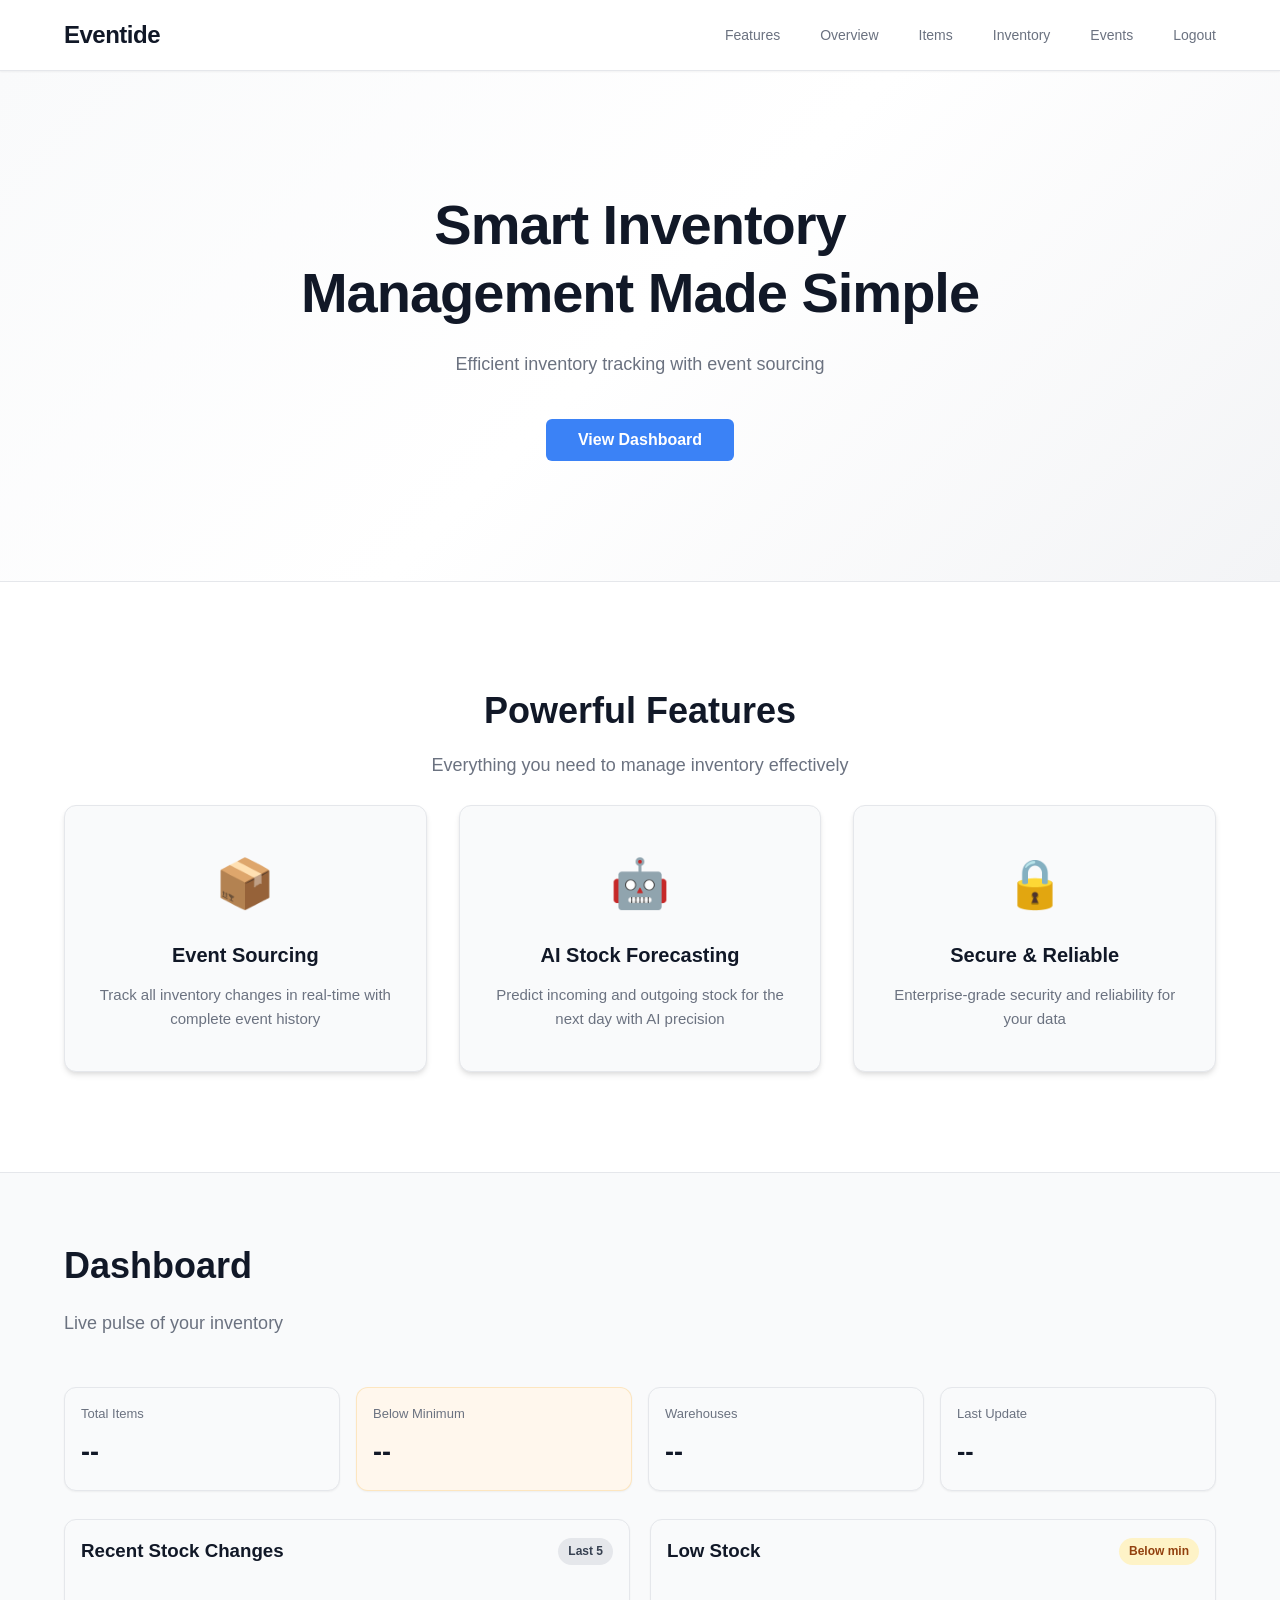
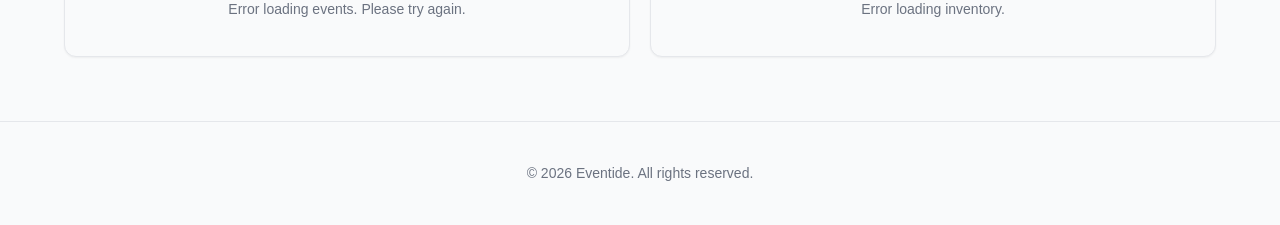
==== static/index.html @ fd018a63 "feat: creted items view" ====
<!DOCTYPE html>
<html lang="en">
<head>
    <meta charset="UTF-8">
    <meta name="viewport" content="width=device-width, initial-scale=1.0">
    <title>Eventide - Intelligent Inventory Management</title>
    <link rel="stylesheet" href="style.css">
</head>
<body>
    <!-- Navigation -->
    <nav class="navbar">
        <div class="container nav-container">
            <a href="/"><div class="logo">Eventide</div></a>
            <ul class="nav-links">
                <li><a href="#features">Features</a></li>
                <li><a href="#dashboard">Overview</a></li>
                <li><a href="/items/">Items</a></li>
                <li><a href="/inventory/">Inventory</a></li>
                <li><a href="/events/">Events</a></li>
                <li><a href="/logout">Logout</a></li>
            </ul>
        </div>
    </nav>

    <main class="page-content">
        <!-- Hero Section -->
        <section class="hero">
            <div class="container">
                <div class="hero-content">
                    <h1>Smart Inventory Management Made Simple</h1>
                    <p class="subtitle">Efficient inventory tracking with event sourcing</p>
                    <button class="cta-btn primary" onclick="scrollToSection('dashboard')">View Dashboard</button>
                </div>
            </div>
        </section>

        <!-- Features Section -->
        <section id="features" class="features">
            <div class="container">
                <h2>Powerful Features</h2>
                <p class="section-subtitle">Everything you need to manage inventory effectively</p>
                <div class="features-grid">
                    <div class="feature-card">
                        <div class="feature-icon">📦</div>
                        <h3>Event Sourcing</h3>
                        <p>Track all inventory changes in real-time with complete event history</p>
                    </div>
                    <div class="feature-card">
                        <div class="feature-icon">🤖</div>
                        <h3>AI Stock Forecasting</h3>
                        <p>Predict incoming and outgoing stock for the next day with AI precision</p>
                    </div>
                    <div class="feature-card">

                        <div class="feature-icon">🔒</div>
                        <h3>Secure & Reliable</h3>
                        <p>Enterprise-grade security and reliability for your data</p>
                    </div>
                </div>
            </div>
        </section>

        <!-- Dashboard Section -->
        <section id="dashboard" class="dashboard-section">
            <div class="container">
                <div class="dashboard-header">
                    <div>
                        <h2>Dashboard</h2>
                        <p class="section-subtitle">Live pulse of your inventory</p>
                    </div>
                </div>

                <div class="cards-grid">
                    <div class="stat-card">
                        <div class="stat-label">Total Items</div>
                        <div class="stat-value" id="stat-total-items">--</div>
                    </div>
                    <div class="stat-card warning">
                        <div class="stat-label">Below Minimum</div>
                        <div class="stat-value" id="stat-below-min">--</div>
                    </div>
                    <div class="stat-card">
                        <div class="stat-label">Warehouses</div>
                        <div class="stat-value" id="stat-warehouses">--</div>
                    </div>
                    <div class="stat-card">
                        <div class="stat-label">Last Update</div>
                        <div class="stat-value dashboard-date" id="stat-last-update">--</div>
                    </div>
                </div>

                <div class="dashboard-split">
                    <div class="panel">
                        <div class="panel-header">
                            <h3>Recent Stock Changes</h3>
                            <span class="pill">Last 5</span>
                        </div>
                        <div id="recent-events" class="events-container">
                            <p class="loading">Loading recent activity...</p>
                        </div>
                    </div>

                    <div class="panel">
                        <div class="panel-header">
                            <h3>Low Stock</h3>
                            <span class="pill warning">Below min</span>
                        </div>
                        <div id="low-stock" class="low-stock-list">
                            <p class="loading">Loading low stock...</p>
                        </div>
                    </div>
                </div>
            </div>
        </section>
    </main>

    <!-- Footer -->
    <footer class="footer">
        <div class="container">
            <p>&copy; 2026 Eventide. All rights reserved.</p>
        </div>
    </footer>

    <script src="script.js"></script>
</body>
</html>
---- static/style.css ----
* {
    margin: 0;
    padding: 0;
    box-sizing: border-box;
}

:root {
    --primary: #3b82f6;
    --primary-light: #60a5fa;
    --primary-dark: #1e40af;
    --secondary: #10b981;
    --secondary-dark: #047857;
    --warning: #f59e0b;
    --accent: #8b5cf6;
    --bg-dark: #ffffff;
    --bg-secondary: #f9fafb;
    --bg-tertiary: #f3f4f6;
    --text-dark: #111827;
    --text-secondary: #6b7280;
    --text-light: #9ca3af;
    --border: #e5e7eb;
    --shadow-sm: 0 1px 2px 0 rgba(0, 0, 0, 0.05);
    --shadow: 0 4px 6px -1px rgba(0, 0, 0, 0.1), 0 2px 4px -1px rgba(0, 0, 0, 0.06);
    --shadow-lg: 0 10px 15px -3px rgba(0, 0, 0, 0.1), 0 4px 6px -2px rgba(0, 0, 0, 0.05);
}

html {
    scroll-behavior: smooth;
}

body {
    font-family: -apple-system, BlinkMacSystemFont, 'Segoe UI', 'Helvetica Neue', sans-serif;
    line-height: 1.6;
    color: var(--text-dark);
    background: var(--bg-dark);
    min-height: 100vh;
    display: flex;
    flex-direction: column;
}

a {
    text-decoration: none;
}

.page-content {
    flex: 1;
    display: flex;
    flex-direction: column;
}

.container {
    max-width: 1200px;
    margin: 0 auto;
    padding: 0 24px;
}

.nav-container {
    display: flex;
    justify-content: space-between;
    align-items: center;
}

/* Navbar */
.navbar {
    background: var(--bg-dark);
    border-bottom: 1px solid var(--border);
    position: sticky;
    top: 0;
    z-index: 100;
    box-shadow: var(--shadow-sm);
    backdrop-filter: blur(10px);
}

.navbar .container {
    display: flex;
    justify-content: space-between;
    align-items: center;
    padding: 16px 24px;
}

.logo {
    font-size: 24px;
    font-weight: 700;
    color: var(--text-dark);
    letter-spacing: -0.5px;
}

.nav-links {
    display: flex;
    list-style: none;
    gap: 40px;
}

.nav-links a {
    color: var(--text-secondary);
    font-weight: 500;
    transition: color 0.3s ease;
    font-size: 14px;
}

.nav-links a:hover {
    color: var(--primary);
}

/* Hero Section */
.hero {
    background: linear-gradient(135deg, #f9fafb 0%, #ffffff 50%, #f3f4f6 100%);
    color: var(--text-dark);
    padding: 120px 24px;
    text-align: center;
    border-bottom: 1px solid var(--border);
}

.hero-content {
    max-width: 720px;
    margin: 0 auto;
}

.hero h1 {
    font-size: 56px;
    margin-bottom: 24px;
    font-weight: 700;
    line-height: 1.2;
    color: var(--text-dark);
    letter-spacing: -1px;
}

.hero .subtitle {
    font-size: 18px;
    margin-bottom: 40px;
    color: var(--text-secondary);
    font-weight: 400;
}

.cta-btn {
    border: none;
    padding: 12px 32px;
    font-size: 16px;
    border-radius: 6px;
    cursor: pointer;
    transition: all 0.3s ease;
    font-weight: 600;
    display: inline-block;
}

.cta-btn.primary {
    background: var(--primary);
    color: white;
}

.cta-btn.primary:hover {
    background: var(--primary-dark);
    transform: translateY(-2px);
    box-shadow: var(--shadow-lg);
}

.cta-btn:hover {
    background: var(--secondary);
    transform: translateY(-2px);
    box-shadow: 0 8px 12px rgba(251, 191, 36, 0.3);
}

/* Features Section */
.features {
    padding: 100px 24px;
    background: var(--bg-dark);
}

.features h2 {
    font-size: 36px;
    text-align: center;
    margin-bottom: 12px;
    color: var(--text-dark);
    font-weight: 700;
}

.section-subtitle {
    text-align: center;
    color: var(--text-secondary);
    font-size: 18px;
    margin-bottom: 25px;
    font-weight: 400;
}

.features-grid {
    display: grid;
    grid-template-columns: repeat(auto-fit, minmax(280px, 1fr));
    gap: 32px;
}

.feature-card {
    background: var(--bg-secondary);
    padding: 40px 32px;
    border-radius: 12px;
    text-align: center;
    box-shadow: var(--shadow);
    transition: all 0.3s ease;
    border: 1px solid var(--border);
}

.feature-card:hover {
    transform: translateY(-8px);
    box-shadow: var(--shadow-lg);
    border-color: var(--primary);
}

.feature-icon {
    font-size: 48px;
    margin-bottom: 16px;
}

.feature-card h3 {
    font-size: 20px;
    margin-bottom: 12px;
    color: var(--text-dark);
    font-weight: 700;
}

/* Dashboard */
.dashboard-header {
    display: flex;
    align-items: center;
    justify-content: start;
    margin-bottom: 24px;
}

.dashboard-date {
    font-size: 25px !important;
}

.cards-grid {
    display: grid;
    grid-template-columns: repeat(auto-fit, minmax(180px, 1fr));
    gap: 16px;
    margin-bottom: 28px;
}

.stat-card {
    padding: 16px;
    border: 1px solid var(--border);
    border-radius: 12px;
    background: var(--bg-secondary);
    box-shadow: var(--shadow-sm);
}

.stat-card.warning {
    border-color: #f59e0b33;
    background: #fff7ed;
}

.stat-label {
    color: var(--text-secondary);
    font-size: 13px;
    margin-bottom: 6px;
}

.stat-value {
    font-size: 27px;
    font-weight: 800;
    color: var(--text-dark);
}

.dashboard-split {
    display: grid;
    grid-template-columns: repeat(auto-fit, minmax(320px, 1fr));
    gap: 20px;
    align-items: stretch;
}

.dashboard-split .panel {
    height: 100%;
}

.cards-grid .stat-card {
    height: 100%;
}

.panel {
    border: 1px solid var(--border);
    border-radius: 12px;
    background: var(--bg-secondary);
    padding: 16px;
    box-shadow: var(--shadow-sm);
}

.panel-header {
    display: flex;
    align-items: center;
    justify-content: space-between;
    margin-bottom: 12px;
}

.pill {
    display: inline-block;
    padding: 4px 10px;
    border-radius: 999px;
    font-size: 12px;
    font-weight: 700;
    background: #e5e7eb;
    color: #374151;
}

.pill.warning {
    background: #fef3c7;
    color: #92400e;
}

.pill.danger {
    background: #fee2e2;
    color: #991b1b;
}

/* Events list */
.events-container {
    display: flex;
    flex-direction: column;
    gap: 12px;
}

.event-row {
    display: flex;
    align-items: center;
    justify-content: space-between;
    padding: 14px 16px;
    border: 1px solid var(--border);
    border-radius: 10px;
    background: var(--bg-secondary);
    box-shadow: var(--shadow-sm);
}

.event-icon {
    width: 32px;
    height: 32px;
    border-radius: 8px;
    display: grid;
    place-items: center;
    font-size: 16px;
    font-weight: 700;
    margin-right: 12px;
}

.event-details {
    flex: 1;
}

.event-title {
    font-weight: 700;
    color: var(--text-dark);
}

.event-meta {
    color: var(--text-secondary);
    font-size: 13px;
}

.event-qty {
    font-weight: 800;
    font-size: 18px;
}

.event-in .event-icon {
    background: #e0ecff;
    color: var(--secondary-dark);
}

.event-in .event-qty {
    color: var(--secondary-dark);
}

.event-out .event-icon {
    background: #ffe7e7;
    color: #b91c1c;
}

.event-out .event-qty {
    color: #b91c1c;
}

/* Low stock list */
.low-stock-list {
    display: flex;
    flex-direction: column;
    gap: 10px;
}

.low-row {
    display: flex;
    align-items: center;
    justify-content: space-between;
    padding: 12px 10px;
    border-radius: 10px;
    border: 1px solid var(--border);
    background: var(--bg-tertiary);
}

.low-title {
    font-weight: 700;
    color: var(--text-dark);
}

.low-meta {
    font-size: 13px;
    color: var(--text-secondary);
}

.low-qty {
    font-weight: 700;
}

.feature-card p {
    color: var(--text-secondary);
    font-size: 15px;
}

/* Dashboard Section */
.dashboard-section {
    padding: 64px 24px;
    background: var(--bg-secondary);
    border-top: 1px solid var(--border);
}

.filter-row {
    display: flex;
    flex-wrap: wrap;
    gap: 12px;
    align-items: flex-start;
}

.filters-with-clear {
    align-items: stretch;
    gap: 12px;
}

.filters-clear {
    margin-left: auto;
    display: flex;
    align-items: center;
}

.filter-row .form-control {
    min-width: 180px;
}

.filter-search {
    display: flex;
    gap: 10px;
    align-items: center;
    flex: 1;
    min-width: 240px;
}

.cta-btn.ghost {
    background: var(--bg-secondary);
    color: var(--text-dark);
    border: 1px solid var(--border);
}

.dashboard-section h2 {
    font-size: 36px;
    margin-bottom: 15px;
    color: var(--text-dark);
    font-weight: 700;
}

.dashboard-demo {
    background: var(--bg-dark);
    border-radius: 12px;
    padding: 40px;
    box-shadow: var(--shadow);
    border: 1px solid var(--border);
}

.items-list h3 {
    color: var(--primary);
    margin-bottom: 25px;
    font-size: 18px;
    font-weight: 600;
}

.items-container {
    display: grid;
    gap: 16px;
}

.item-row {
    background: var(--bg-secondary);
    padding: 20px;
    border-radius: 8px;
    border-left: 4px solid var(--primary);
    display: flex;
    justify-content: space-between;
    align-items: center;
    box-shadow: var(--shadow-sm);
    transition: all 0.2s ease;
}

.item-row:hover {
    transform: translateX(4px);
    box-shadow: var(--shadow);
}

.item-info {
    flex: 1;
}

.item-id {
    color: var(--primary);
    font-weight: 600;
    font-size: 14px;
}

.item-sku {
    color: var(--text-secondary);
    font-size: 14px;
}

.item-name {
    font-weight: 500;
    color: var(--text-dark);
    margin-top: 5px;
    font-size: 14px;
}

.loading {
    text-align: center;
    color: var(--text-secondary);
    padding: 20px;
    font-size: 14px;
}

.event-form-panel {
    margin-bottom: 20px;
}

.dashboard-header-actions {
    margin-left: auto;
}

.dashboard-header-actions .cta-btn {
    padding: 10px 20px;
    font-size: 14px;
}

.event-modal {
    position: fixed;
    inset: 0;
    z-index: 200;
    display: grid;
    place-items: center;
    padding: 16px;
}

.event-modal-backdrop {
    position: absolute;
    inset: 0;
    background: rgba(17, 24, 39, 0.55);
    backdrop-filter: blur(2px);
}

.event-modal-card {
    position: relative;
    z-index: 1;
    width: min(760px, 96vw);
    max-height: 90vh;
    overflow: auto;
    border-radius: 14px;
    box-shadow: var(--shadow-lg);
}

.event-modal-close {
    padding: 8px 14px;
    font-size: 13px;
}

body.modal-open {
    overflow: hidden;
}

.event-form-grid {
    display: grid;
    grid-template-columns: repeat(2, minmax(220px, 1fr));
    gap: 12px;
    align-items: end;
}

.event-form-actions {
    display: flex;
    align-items: center;
    grid-column: 1 / -1;
}

.event-form-actions .cta-btn {
    width: 100%;
}

.is-hidden {
    display: none;
}

.form-message {
    grid-column: 1 / -1;
    min-height: 20px;
    font-size: 14px;
    color: var(--text-secondary);
}

.form-message.success {
    color: var(--secondary-dark);
}

.form-message.error {
    color: #b91c1c;
}

.pagination-bar {
    margin-top: 14px;
    padding-top: 12px;
    border-top: 1px solid var(--border);
    display: flex;
    align-items: center;
    justify-content: flex-end;
    gap: 10px;
}

.pagination-btn {
    padding: 8px 14px;
    font-size: 13px;
}

.pagination-info {
    font-size: 13px;
    color: var(--text-secondary);
    min-width: 90px;
    text-align: center;
}

/* Footer */
.footer {
    background: var(--bg-secondary);
    color: var(--text-secondary);
    text-align: center;
    padding: 40px 24px;
    border-top: 1px solid var(--border);
    font-size: 14px;
}

/* Responsive */
@media (max-width: 768px) {
    .hero h1 {
        font-size: 36px;
    }

    .hero .subtitle {
        font-size: 16px;
    }

    .nav-links {
        gap: 20px;
    }

    .features h2,
    .dashboard-section h2 {
        font-size: 28px;
    }

    .features-grid {
        grid-template-columns: 1fr;
    }

    .hero {
        padding: 80px 20px;
    }

    .features,
    .dashboard-section {
        padding: 48px 20px;
    }

    .dashboard-header {
        align-items: flex-start;
    }

    .dashboard-header-actions {
        margin-left: 0;
        margin-top: 10px;
    }

    .event-form-grid {
        grid-template-columns: 1fr;
    }

    .pagination-bar {
        justify-content: center;
        flex-wrap: wrap;
    }

    .dashboard-demo {
        padding: 20px;
    }

    .forecast-card {
        padding: 24px;
    }
}

/* Auth */
.auth-page {
    background: linear-gradient(135deg, #f9fafb 0%, #ffffff 50%, #f3f4f6 100%);
}

.auth-wrapper {
    min-height: 100vh;
    display: grid;
    place-items: center;
    padding: 32px 16px;
}

.auth-card {
    width: min(460px, 100%);
    background: var(--bg-secondary);
    border: 1px solid var(--border);
    border-radius: 14px;
    box-shadow: var(--shadow-lg);
    padding: 32px;
}

.auth-header {
    text-align: center;
    margin-bottom: 24px;
}

.auth-logo {
    font-weight: 800;
    font-size: 24px;
    color: var(--text-dark);
    letter-spacing: -0.5px;
}

.auth-title {
    margin-top: 30px;
    font-size: 20px;
    font-weight: 700;
    color: var(--text-dark);
}

.auth-subtitle {
    color: var(--text-secondary);
    font-size: 14px;
}

.form-group {
    display: flex;
    flex-direction: column;
    gap: 6px;
    margin-bottom: 16px;
}

.form-group label {
    font-size: 14px;
    color: var(--text-secondary);
    font-weight: 600;
}

.form-control {
    padding: 12px 14px;
    border: 1px solid var(--border);
    border-radius: 10px;
    font-size: 15px;
    background: var(--bg-dark);
    color: var(--text-dark);
    transition: border-color 0.2s ease, box-shadow 0.2s ease;
}

.form-control:focus {
    outline: none;
    border-color: var(--primary);
    box-shadow: 0 0 0 3px rgba(59, 130, 246, 0.15);
}

.auth-actions {
    display: flex;
    justify-content: center;
    align-items: center;
    margin-bottom: 16px;
}

.text-link {
    color: var(--primary);
    text-decoration: none;
    font-weight: 600;
    font-size: 14px;
}

.text-link:hover {
    color: var(--primary-dark);
}

.auth-card .cta-btn {
    width: 100%;
    text-align: center;
}

.auth-footer {
    text-align: center;
    margin-top: 16px;
    color: var(--text-secondary);
    font-size: 13px;
}

.auth-message {
    margin-bottom: 12px;
    font-size: 14px;
    color: var(--text-secondary);
    min-height: 18px;
}

.auth-message.success {
    color: var(--secondary-dark);
}

.auth-message.error {
    color: #b91c1c;
}

.cta-btn:disabled {
    opacity: 0.7;
    cursor: not-allowed;
}
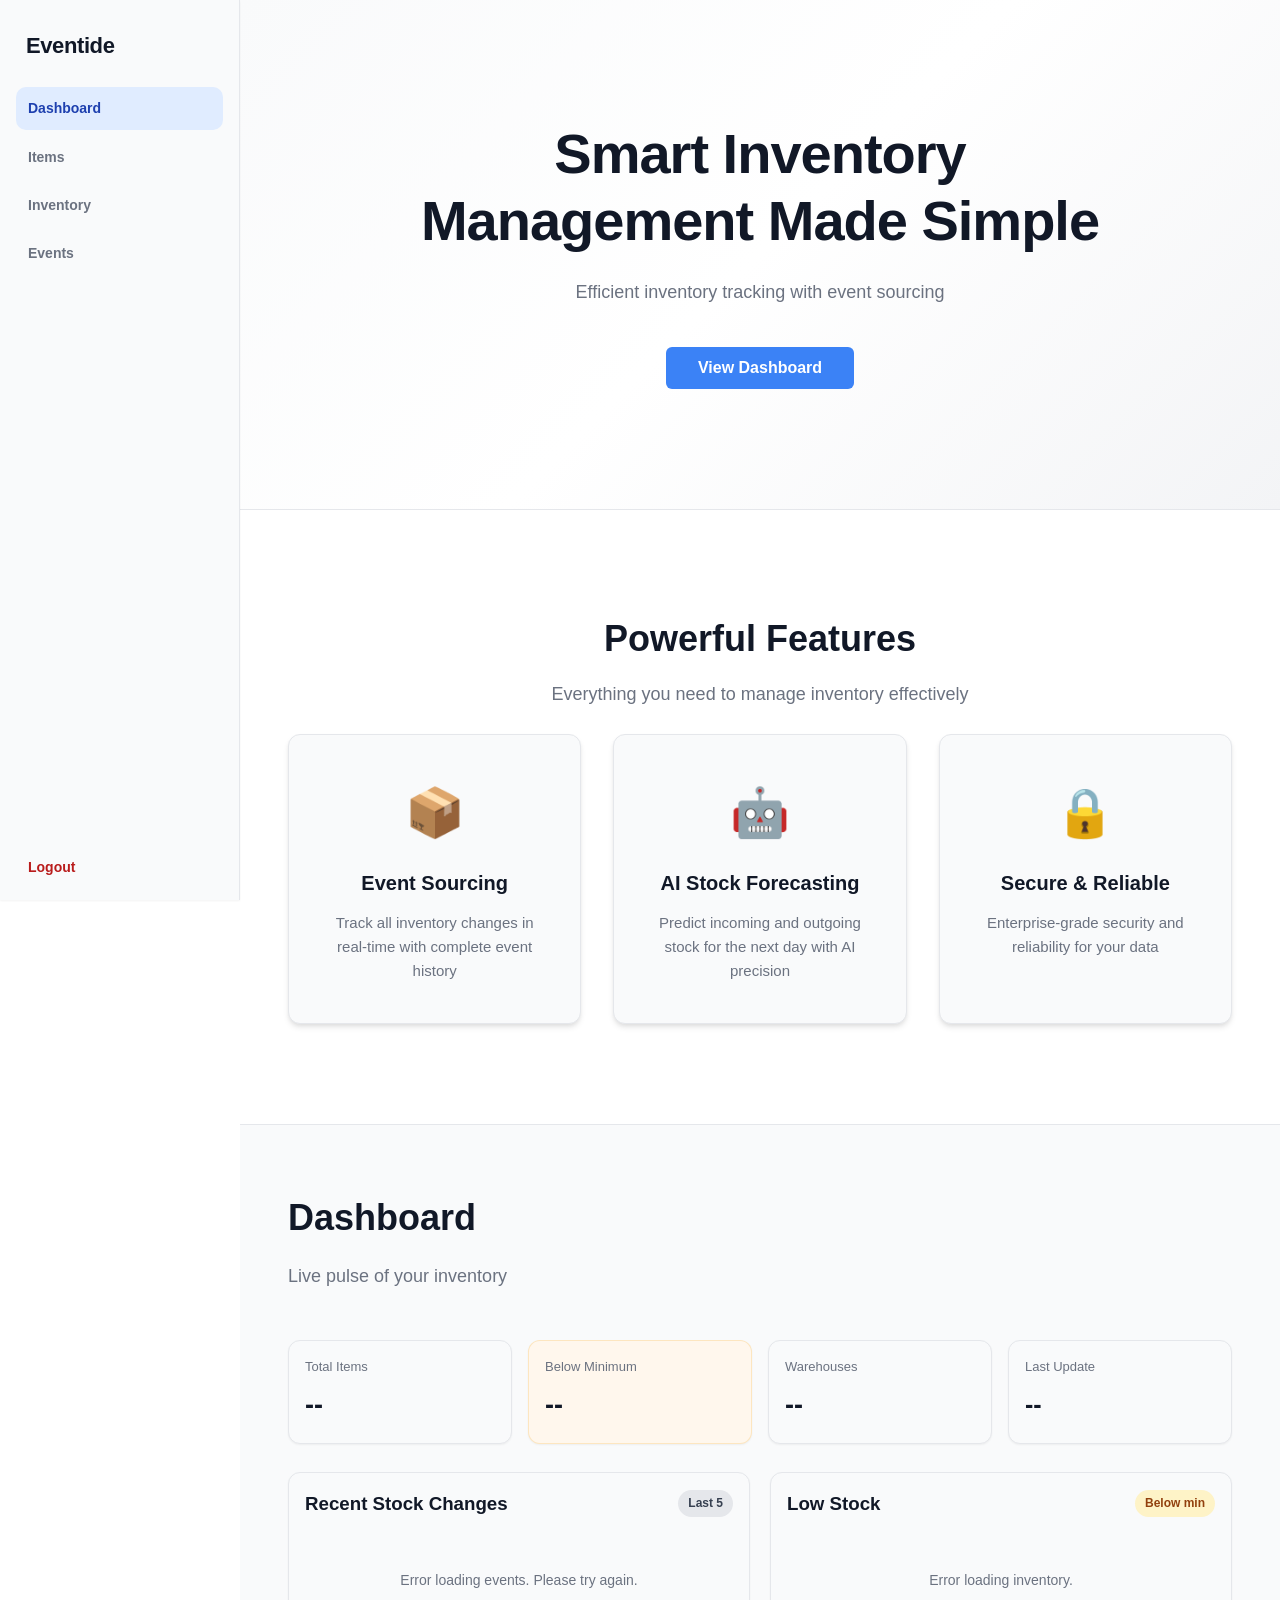
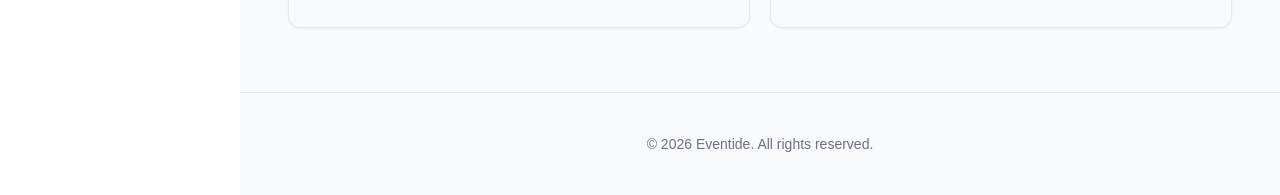
==== commit 076a9aa1: "feat: implemeted resuable sidebar instead of navbar" ====
--- a/static/index.html
+++ b/static/index.html
@@ -7,20 +7,7 @@
     <link rel="stylesheet" href="style.css">
 </head>
 <body>
-    <!-- Navigation -->
-    <nav class="navbar">
-        <div class="container nav-container">
-            <a href="/"><div class="logo">Eventide</div></a>
-            <ul class="nav-links">
-                <li><a href="#features">Features</a></li>
-                <li><a href="#dashboard">Overview</a></li>
-                <li><a href="/items/">Items</a></li>
-                <li><a href="/inventory/">Inventory</a></li>
-                <li><a href="/events/">Events</a></li>
-                <li><a href="/logout">Logout</a></li>
-            </ul>
-        </div>
-    </nav>
+    <div id="sidebar-root"></div>
 
     <main class="page-content">
         <!-- Hero Section -->
@@ -121,6 +108,7 @@
         </div>
     </footer>
 
+    <script src="shared/sidebar.js"></script>
     <script src="script.js"></script>
 </body>
 </html>
--- a/static/style.css
+++ b/static/style.css
@@ -38,6 +38,10 @@
     flex-direction: column;
 }
 
+body.has-sidebar {
+    padding-left: 240px;
+}
+
 a {
     text-decoration: none;
 }
@@ -71,6 +75,69 @@
     backdrop-filter: blur(10px);
 }
 
+.app-sidebar {
+    position: fixed;
+    top: 0;
+    left: 0;
+    width: 240px;
+    height: 100vh;
+    background: var(--bg-secondary);
+    border-right: 1px solid var(--border);
+    box-shadow: var(--shadow-sm);
+    padding: 20px 16px;
+    display: flex;
+    flex-direction: column;
+    gap: 16px;
+    z-index: 120;
+}
+
+.sidebar-logo {
+    font-size: 22px;
+    font-weight: 800;
+    letter-spacing: -0.4px;
+    color: var(--text-dark);
+    display: block;
+    padding: 8px 10px;
+}
+
+.sidebar-nav {
+    display: flex;
+    flex-direction: column;
+    gap: 6px;
+}
+
+.sidebar-link {
+    color: var(--text-secondary);
+    font-size: 14px;
+    font-weight: 600;
+    padding: 10px 12px;
+    border-radius: 10px;
+    transition: background 0.2s ease, color 0.2s ease;
+}
+
+.sidebar-link:hover {
+    color: var(--text-dark);
+    background: var(--bg-tertiary);
+}
+
+.sidebar-link.active {
+    color: var(--primary-dark);
+    background: #e0ecff;
+}
+
+.sidebar-footer {
+    margin-top: auto;
+}
+
+.sidebar-link-logout {
+    color: #b91c1c;
+}
+
+.sidebar-link-logout:hover {
+    background: #fee2e2;
+    color: #991b1b;
+}
+
 .navbar .container {
     display: flex;
     justify-content: space-between;
@@ -287,7 +354,7 @@
     display: flex;
     align-items: center;
     justify-content: space-between;
-    margin-bottom: 12px;
+    margin-bottom: 30px;
 }
 
 .pill {
@@ -341,6 +408,44 @@
 
 .event-details {
     flex: 1;
+}
+
+.event-main {
+    display: flex;
+    align-items: center;
+    gap: 12px;
+    flex: 1;
+    min-width: 0;
+}
+
+.sku-thumb {
+    width: 44px;
+    height: 44px;
+    border-radius: 8px;
+    border: 1px solid var(--border);
+    background: var(--bg-tertiary);
+    position: relative;
+    overflow: hidden;
+    flex: 0 0 44px;
+    display: grid;
+    place-items: center;
+}
+
+.sku-thumb-img {
+    width: 100%;
+    height: 100%;
+    object-fit: cover;
+    display: block;
+}
+
+.sku-thumb-fallback {
+    font-size: 18px;
+    line-height: 1;
+    color: var(--text-light);
+}
+
+.sku-thumb.has-image .sku-thumb-fallback {
+    display: none;
 }
 
 .event-title {
@@ -634,6 +739,20 @@
     text-align: center;
 }
 
+.item-pill-group {
+    display: flex;
+    align-items: center;
+    gap: 8px;
+    flex-wrap: wrap;
+    justify-content: flex-end;
+}
+
+.item-edit-btn {
+    padding: 6px 10px;
+    font-size: 12px;
+    border-radius: 8px;
+}
+
 /* Footer */
 .footer {
     background: var(--bg-secondary);
@@ -646,6 +765,28 @@
 
 /* Responsive */
 @media (max-width: 768px) {
+    body.has-sidebar {
+        padding-left: 0;
+    }
+
+    .app-sidebar {
+        position: static;
+        width: auto;
+        height: auto;
+        border-right: none;
+        border-bottom: 1px solid var(--border);
+        border-radius: 0;
+    }
+
+    .sidebar-nav {
+        flex-direction: row;
+        flex-wrap: wrap;
+    }
+
+    .sidebar-footer {
+        margin-top: 4px;
+    }
+
     .hero h1 {
         font-size: 36px;
     }
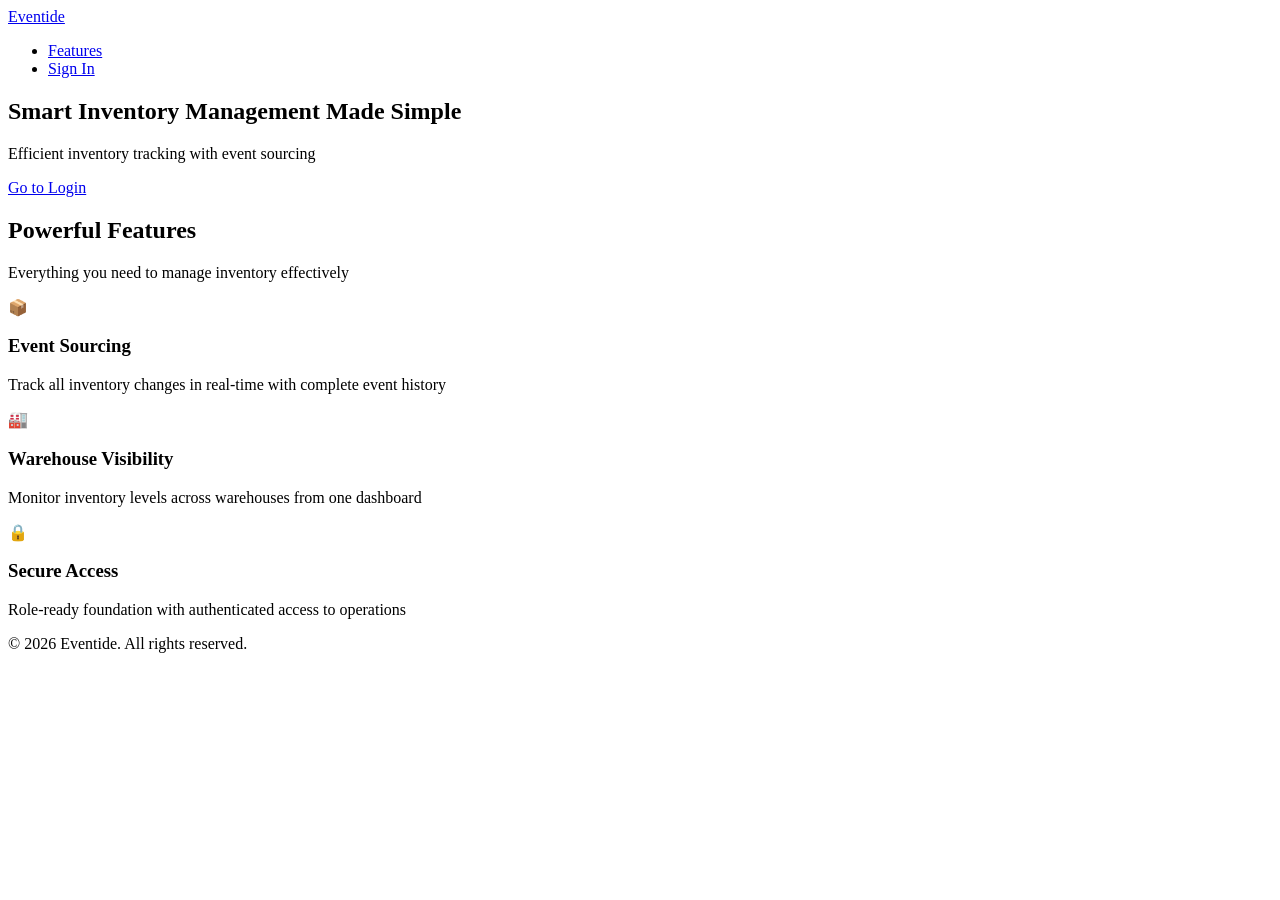
==== commit f1860800: "refactor: serve original landing page at / and move protected dashboard to /app/" ====
--- a/static/index.html
+++ b/static/index.html
@@ -1,27 +1,36 @@
-                                                                                                                                                                                                                                                                                                                                                                                                                                                        <!DOCTYPE html>
+<!DOCTYPE html>
 <html lang="en">
 <head>
-    <meta charset="UTF-8">
-    <meta name="viewport" content="width=device-width, initial-scale=1.0">
+    <meta charset="UTF-8" />
+    <meta name="viewport" content="width=device-width, initial-scale=1.0" />
     <title>Eventide - Intelligent Inventory Management</title>
-    <link rel="stylesheet" href="style.css">
+    <link rel="stylesheet" href="/style.css" />
 </head>
+
 <body>
-    <div id="sidebar-root"></div>
+    <nav class="navbar">
+        <div class="container nav-container">
+            <a href="/">
+                <div class="logo">Eventide</div>
+            </a>
+            <ul class="nav-links">
+                <li><a href="#features">Features</a></li>
+                <li><a href="/login/">Sign In</a></li>
+            </ul>
+        </div>
+    </nav>
 
     <main class="page-content">
-        <!-- Hero Section -->
         <section class="hero">
             <div class="container">
                 <div class="hero-content">
                     <h1>Smart Inventory Management Made Simple</h1>
                     <p class="subtitle">Efficient inventory tracking with event sourcing</p>
-                    <button class="cta-btn primary" onclick="scrollToSection('dashboard')">View Dashboard</button>
+                    <a class="cta-btn primary" href="/login/">Go to Login</a>
                 </div>
             </div>
         </section>
 
-        <!-- Features Section -->
         <section id="features" class="features">
             <div class="container">
                 <h2>Powerful Features</h2>
@@ -33,82 +42,25 @@
                         <p>Track all inventory changes in real-time with complete event history</p>
                     </div>
                     <div class="feature-card">
-                        <div class="feature-icon">🤖</div>
-                        <h3>AI Stock Forecasting</h3>
-                        <p>Predict incoming and outgoing stock for the next day with AI precision</p>
+                        <div class="feature-icon">🏭</div>
+                        <h3>Warehouse Visibility</h3>
+                        <p>Monitor inventory levels across warehouses from one dashboard</p>
                     </div>
                     <div class="feature-card">
-
                         <div class="feature-icon">🔒</div>
-                        <h3>Secure & Reliable</h3>
-                        <p>Enterprise-grade security and reliability for your data</p>
-                    </div>
-                </div>
-            </div>
-        </section>
-
-        <!-- Dashboard Section -->
-        <section id="dashboard" class="dashboard-section">
-            <div class="container">
-                <div class="dashboard-header">
-                    <div>
-                        <h2>Dashboard</h2>
-                        <p class="section-subtitle">Live pulse of your inventory</p>
-                    </div>
-                </div>
-
-                <div class="cards-grid">
-                    <div class="stat-card">
-                        <div class="stat-label">Total Items</div>
-                        <div class="stat-value" id="stat-total-items">--</div>
-                    </div>
-                    <div class="stat-card warning">
-                        <div class="stat-label">Below Minimum</div>
-                        <div class="stat-value" id="stat-below-min">--</div>
-                    </div>
-                    <div class="stat-card">
-                        <div class="stat-label">Warehouses</div>
-                        <div class="stat-value" id="stat-warehouses">--</div>
-                    </div>
-                    <div class="stat-card">
-                        <div class="stat-label">Last Update</div>
-                        <div class="stat-value dashboard-date" id="stat-last-update">--</div>
-                    </div>
-                </div>
-
-                <div class="dashboard-split">
-                    <div class="panel">
-                        <div class="panel-header">
-                            <h3>Recent Stock Changes</h3>
-                            <span class="pill">Last 5</span>
-                        </div>
-                        <div id="recent-events" class="events-container">
-                            <p class="loading">Loading recent activity...</p>
-                        </div>
-                    </div>
-
-                    <div class="panel">
-                        <div class="panel-header">
-                            <h3>Low Stock</h3>
-                            <span class="pill warning">Below min</span>
-                        </div>
-                        <div id="low-stock" class="low-stock-list">
-                            <p class="loading">Loading low stock...</p>
-                        </div>
+                        <h3>Secure Access</h3>
+                        <p>Role-ready foundation with authenticated access to operations</p>
                     </div>
                 </div>
             </div>
         </section>
     </main>
 
-    <!-- Footer -->
     <footer class="footer">
         <div class="container">
             <p>&copy; 2026 Eventide. All rights reserved.</p>
         </div>
     </footer>
+</body>
 
-    <script src="shared/sidebar.js"></script>
-    <script src="script.js"></script>
-</body>
 </html>
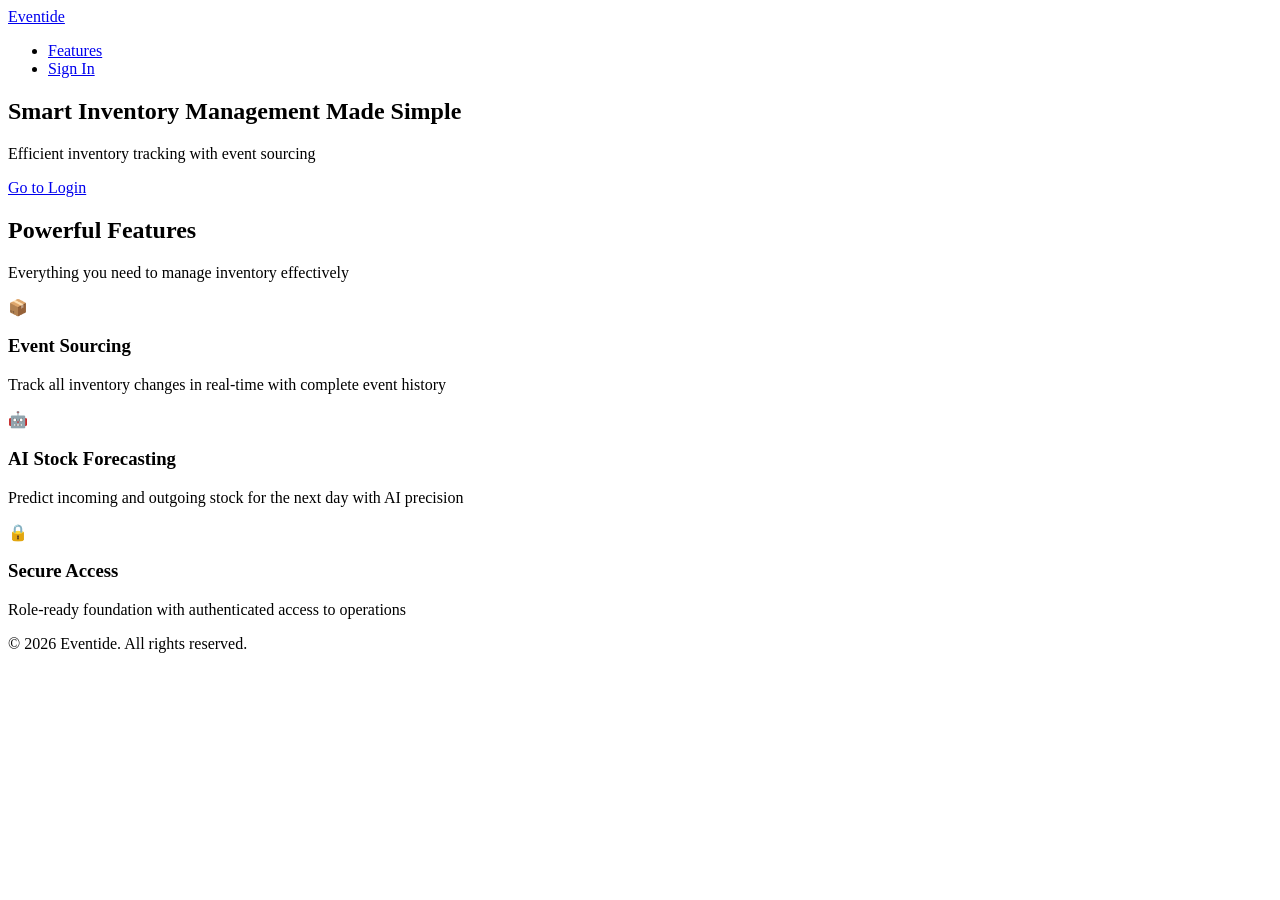
==== commit 5b5bc68e: "chore: update landing page feature" ====
--- a/static/index.html
+++ b/static/index.html
@@ -42,9 +42,9 @@
                         <p>Track all inventory changes in real-time with complete event history</p>
                     </div>
                     <div class="feature-card">
-                        <div class="feature-icon">🏭</div>
-                        <h3>Warehouse Visibility</h3>
-                        <p>Monitor inventory levels across warehouses from one dashboard</p>
+                        <div class="feature-icon">🤖</div>
+                        <h3>AI Stock Forecasting</h3>
+                        <p>Predict incoming and outgoing stock for the next day with AI precision</p>
                     </div>
                     <div class="feature-card">
                         <div class="feature-icon">🔒</div>
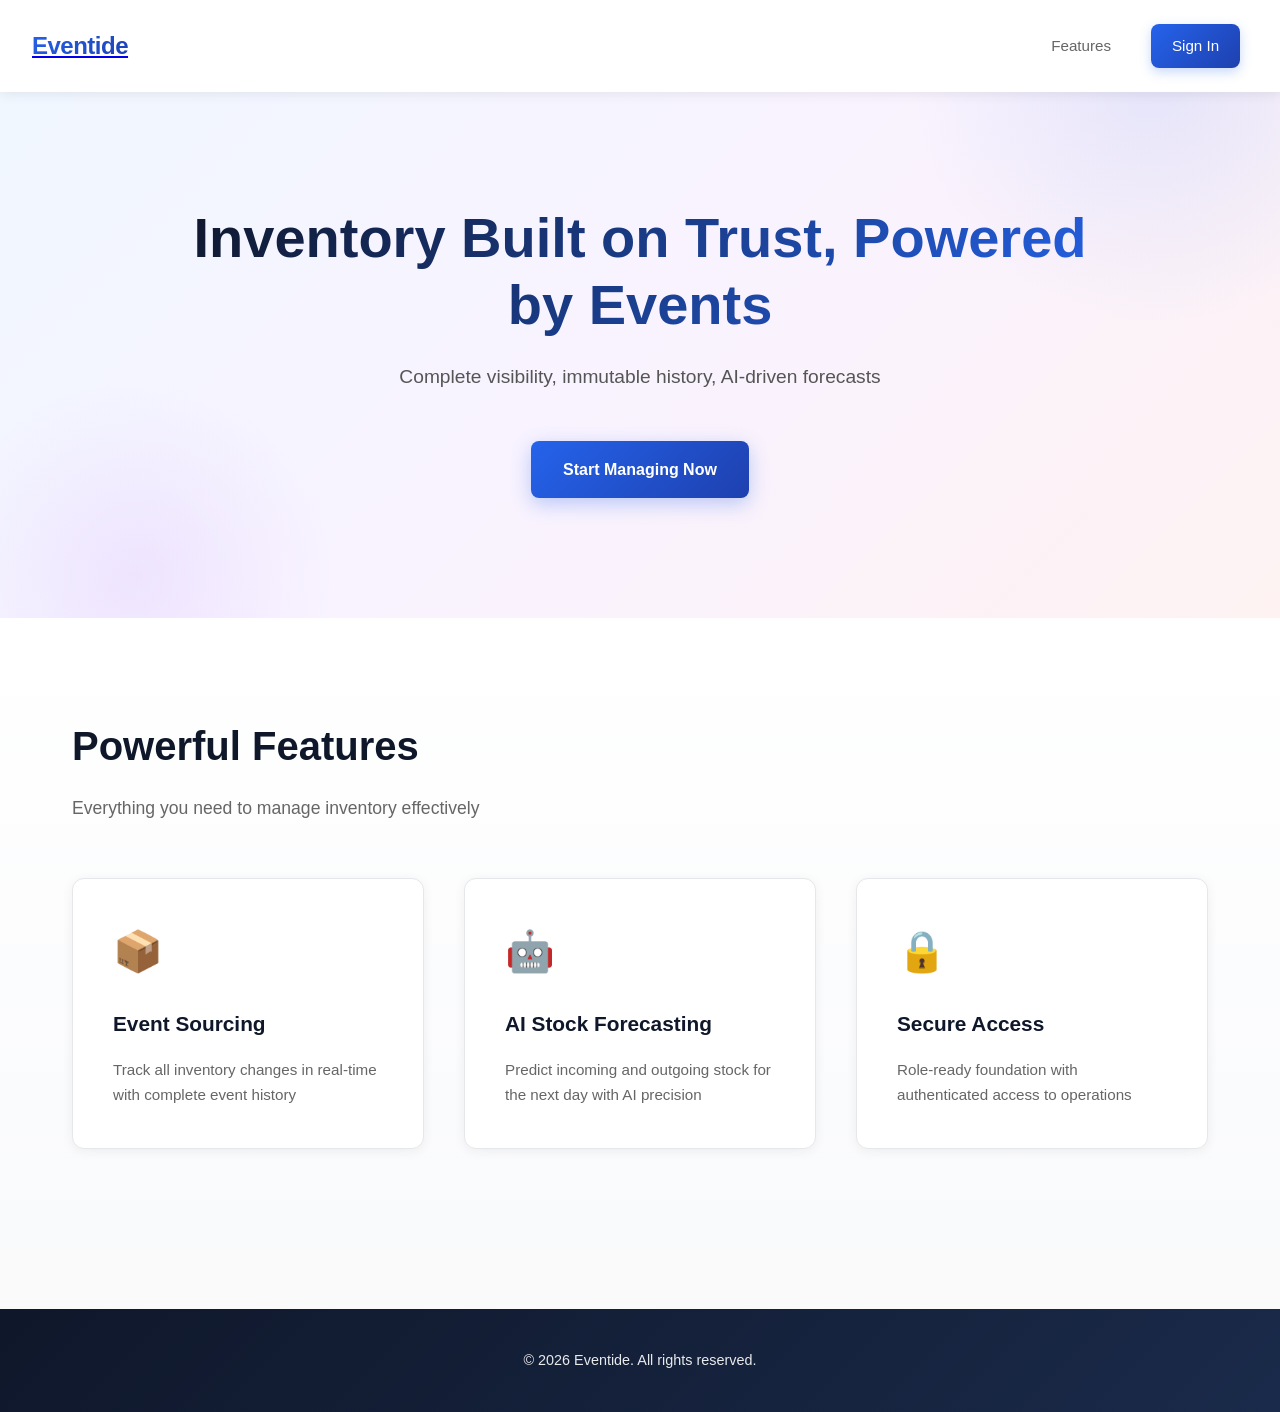
==== commit 45685d4d: "feat: changed landing page styling" ====
--- a/static/index.html
+++ b/static/index.html
@@ -5,6 +5,388 @@
     <meta name="viewport" content="width=device-width, initial-scale=1.0" />
     <title>Eventide - Intelligent Inventory Management</title>
     <link rel="stylesheet" href="/style.css" />
+    <style>
+        * {
+            margin: 0;
+            padding: 0;
+            box-sizing: border-box;
+        }
+
+        body {
+            font-family: -apple-system, BlinkMacSystemFont, 'Segoe UI', Roboto, Oxygen, Ubuntu, Cantarell, sans-serif;
+            line-height: 1.6;
+            color: #1a1a1a;
+            background: #fafafa;
+            scroll-behavior: smooth;
+        }
+
+        /* Navigation */
+        nav.navbar {
+            background: rgba(255, 255, 255, 0.95);
+            backdrop-filter: blur(10px);
+            box-shadow: 0 2px 12px rgba(0, 0, 0, 0.08);
+            position: sticky;
+            top: 0;
+            z-index: 100;
+            animation: slideDown 0.5s ease-out;
+        }
+
+        @keyframes slideDown {
+            from {
+                transform: translateY(-100%);
+                opacity: 0;
+            }
+            to {
+                transform: translateY(0);
+                opacity: 1;
+            }
+        }
+
+        .navbar .container {
+            display: flex;
+            justify-content: space-between;
+            align-items: center;
+            padding: 1rem 2rem;
+            max-width: 1400px;
+            margin: 0 auto;
+        }
+
+        .logo {
+            font-size: 1.5rem;
+            font-weight: 800;
+            background: linear-gradient(135deg, #2563eb 0%, #1e40af 100%);
+            -webkit-background-clip: text;
+            -webkit-text-fill-color: transparent;
+            background-clip: text;
+            letter-spacing: -0.5px;
+        }
+
+        .nav-links {
+            display: flex;
+            gap: 2rem;
+            list-style: none;
+            align-items: center;
+        }
+
+        .nav-links a {
+            color: #666;
+            text-decoration: none;
+            font-size: 0.95rem;
+            font-weight: 500;
+            cursor: pointer;
+            transition: all 0.3s cubic-bezier(0.4, 0, 0.2, 1);
+            position: relative;
+        }
+
+        .nav-links a:hover {
+            color: #2563eb;
+        }
+
+        .nav-links a::after {
+            content: '';
+            position: absolute;
+            bottom: -4px;
+            left: 0;
+            width: 0;
+            height: 2px;
+            background: linear-gradient(90deg, #2563eb, #1e40af);
+            transition: width 0.3s cubic-bezier(0.4, 0, 0.2, 1);
+        }
+
+        .nav-links a:hover::after {
+            width: 100%;
+        }
+
+        .nav-links a.cta-btn {
+            background: linear-gradient(135deg, #2563eb 0%, #1e40af 100%);
+            color: white !important;
+            padding: 0.6rem 1.3rem;
+            border-radius: 8px;
+            transition: all 0.3s cubic-bezier(0.4, 0, 0.2, 1);
+            box-shadow: 0 4px 12px rgba(37, 99, 235, 0.25);
+        }
+
+        .nav-links a.cta-btn:hover {
+            transform: translateY(-2px);
+            box-shadow: 0 6px 20px rgba(37, 99, 235, 0.35);
+        }
+
+        /* Hero Section */
+        .hero {
+            padding: 7rem 2rem;
+            background: linear-gradient(135deg, #f0f7ff 0%, #f9f3ff 50%, #fef2f2 100%);
+            text-align: center;
+            position: relative;
+            overflow: hidden;
+        }
+
+        .hero::before {
+            content: '';
+            position: absolute;
+            top: -50%;
+            right: -10%;
+            width: 500px;
+            height: 500px;
+            background: radial-gradient(circle, rgba(37, 99, 235, 0.1) 0%, transparent 70%);
+            border-radius: 50%;
+            animation: float 6s ease-in-out infinite;
+        }
+
+        .hero::after {
+            content: '';
+            position: absolute;
+            bottom: -30%;
+            left: -5%;
+            width: 400px;
+            height: 400px;
+            background: radial-gradient(circle, rgba(168, 85, 247, 0.1) 0%, transparent 70%);
+            border-radius: 50%;
+            animation: float 8s ease-in-out infinite reverse;
+        }
+
+        @keyframes float {
+            0%, 100% {
+                transform: translateY(0px);
+            }
+            50% {
+                transform: translateY(20px);
+            }
+        }
+
+        .hero-content {
+            max-width: 900px;
+            margin: 0 auto;
+            position: relative;
+            z-index: 1;
+            animation: fadeInUp 0.8s ease-out;
+        }
+
+        @keyframes fadeInUp {
+            from {
+                opacity: 0;
+                transform: translateY(30px);
+            }
+            to {
+                opacity: 1;
+                transform: translateY(0);
+            }
+        }
+
+        .hero h1 {
+            font-size: 3.5rem;
+            font-weight: 800;
+            margin-bottom: 1.5rem;
+            line-height: 1.2;
+            color: #0f172a;
+            background: linear-gradient(135deg, #0f172a 0%, #2563eb 100%);
+            -webkit-background-clip: text;
+            -webkit-text-fill-color: transparent;
+            background-clip: text;
+        }
+
+        .subtitle {
+            font-size: 1.2rem;
+            color: #555;
+            margin-bottom: 2.5rem;
+            line-height: 1.6;
+        }
+
+        .cta-btn {
+            display: inline-block;
+            padding: 1rem 2rem;
+            font-size: 1rem;
+            border: none;
+            border-radius: 8px;
+            cursor: pointer;
+            font-weight: 600;
+            text-decoration: none;
+            transition: all 0.3s cubic-bezier(0.4, 0, 0.2, 1);
+            margin: 0.5rem;
+        }
+
+        .cta-btn.primary {
+            background: linear-gradient(135deg, #2563eb 0%, #1e40af 100%);
+            color: white;
+            box-shadow: 0 6px 20px rgba(37, 99, 235, 0.3);
+        }
+
+        .cta-btn.primary:hover {
+            transform: translateY(-3px);
+            box-shadow: 0 10px 30px rgba(37, 99, 235, 0.4);
+        }
+
+        .cta-btn.secondary {
+            background: white;
+            color: #2563eb;
+            border: 2px solid #2563eb;
+            box-shadow: 0 4px 12px rgba(37, 99, 235, 0.15);
+        }
+
+        .cta-btn.secondary:hover {
+            background: rgba(37, 99, 235, 0.05);
+            transform: translateY(-3px);
+            box-shadow: 0 6px 20px rgba(37, 99, 235, 0.25);
+        }
+
+        /* Container */
+        .container {
+            max-width: 1200px;
+            margin: 0 auto;
+            padding: 0 2rem;
+        }
+
+        /* Features Section */
+        .features {
+            padding: 6rem 2rem;
+            background: linear-gradient(180deg, #ffffff 0%, #f9fafc 100%);
+        }
+
+        .page-content {
+            width: 100%;
+        }
+
+        h2 {
+            font-size: 2.5rem;
+            font-weight: 700;
+            margin-bottom: 1rem;
+            color: #0f172a;
+        }
+
+        .section-subtitle {
+            font-size: 1.1rem;
+            color: #666;
+            margin-bottom: 3.5rem;
+        }
+
+        .features-grid {
+            display: grid;
+            grid-template-columns: repeat(auto-fit, minmax(300px, 1fr));
+            gap: 2.5rem;
+            margin-top: 3rem;
+        }
+
+        .feature-card {
+            background: white;
+            padding: 2.5rem;
+            border-radius: 12px;
+            box-shadow: 0 2px 12px rgba(0, 0, 0, 0.06);
+            border: 1px solid #e5e7eb;
+            transition: all 0.4s cubic-bezier(0.4, 0, 0.2, 1);
+            position: relative;
+            overflow: hidden;
+        }
+
+        .feature-card::before {
+            content: '';
+            position: absolute;
+            top: 0;
+            left: 0;
+            right: 0;
+            height: 3px;
+            background: linear-gradient(90deg, #2563eb, #1e40af);
+            transform: scaleX(0);
+            transform-origin: left;
+            transition: transform 0.4s cubic-bezier(0.4, 0, 0.2, 1);
+        }
+
+        .feature-card:hover::before {
+            transform: scaleX(1);
+        }
+
+        .feature-card:hover {
+            transform: translateY(-8px);
+            box-shadow: 0 12px 40px rgba(37, 99, 235, 0.15);
+            border-color: #2563eb;
+        }
+
+        .feature-icon {
+            font-size: 2.5rem;
+            margin-bottom: 1.5rem;
+            display: inline-block;
+            animation: pulse 2s ease-in-out infinite;
+        }
+
+        @keyframes pulse {
+            0%, 100% {
+                opacity: 1;
+            }
+            50% {
+                opacity: 0.7;
+            }
+        }
+
+        .feature-card h3 {
+            font-size: 1.3rem;
+            margin-bottom: 1rem;
+            color: #0f172a;
+        }
+
+        .feature-card p {
+            color: #666;
+            line-height: 1.7;
+            font-size: 0.95rem;
+        }
+
+        /* Footer */
+        .footer {
+            background: linear-gradient(135deg, #0f172a 0%, #1a2a4a 100%);
+            color: white;
+            text-align: center;
+            padding: 2.5rem;
+            margin-top: 4rem;
+        }
+
+        .footer p {
+            font-size: 0.9rem;
+            opacity: 0.9;
+        }
+
+        /* Responsive */
+        @media (max-width: 768px) {
+            .navbar .container {
+                flex-direction: row;
+                padding: 1rem;
+            }
+
+            .logo {
+                font-size: 1.3rem;
+            }
+
+            .nav-links {
+                gap: 1rem;
+            }
+
+            .hero h1 {
+                font-size: 2.2rem;
+            }
+
+            .subtitle {
+                font-size: 1rem;
+            }
+
+            h2 {
+                font-size: 2rem;
+            }
+
+            .hero {
+                padding: 4rem 1rem;
+            }
+
+            .features {
+                padding: 4rem 1rem;
+            }
+
+            .cta-btn {
+                padding: 0.8rem 1.5rem;
+                font-size: 0.9rem;
+            }
+
+            .hero::before,
+            .hero::after {
+                display: none;
+            }
+        }
+    </style>
 </head>
 
 <body>
@@ -15,7 +397,7 @@
             </a>
             <ul class="nav-links">
                 <li><a href="#features">Features</a></li>
-                <li><a href="/login/">Sign In</a></li>
+                <li><a href="/login/" class="cta-btn">Sign In</a></li>
             </ul>
         </div>
     </nav>
@@ -24,9 +406,9 @@
         <section class="hero">
             <div class="container">
                 <div class="hero-content">
-                    <h1>Smart Inventory Management Made Simple</h1>
-                    <p class="subtitle">Efficient inventory tracking with event sourcing</p>
-                    <a class="cta-btn primary" href="/login/">Go to Login</a>
+                    <h1>Inventory Built on Trust, Powered by Events</h1>
+                    <p class="subtitle">Complete visibility, immutable history, AI-driven forecasts</p>
+                    <a class="cta-btn primary" href="/login/">Start Managing Now</a>
                 </div>
             </div>
         </section>
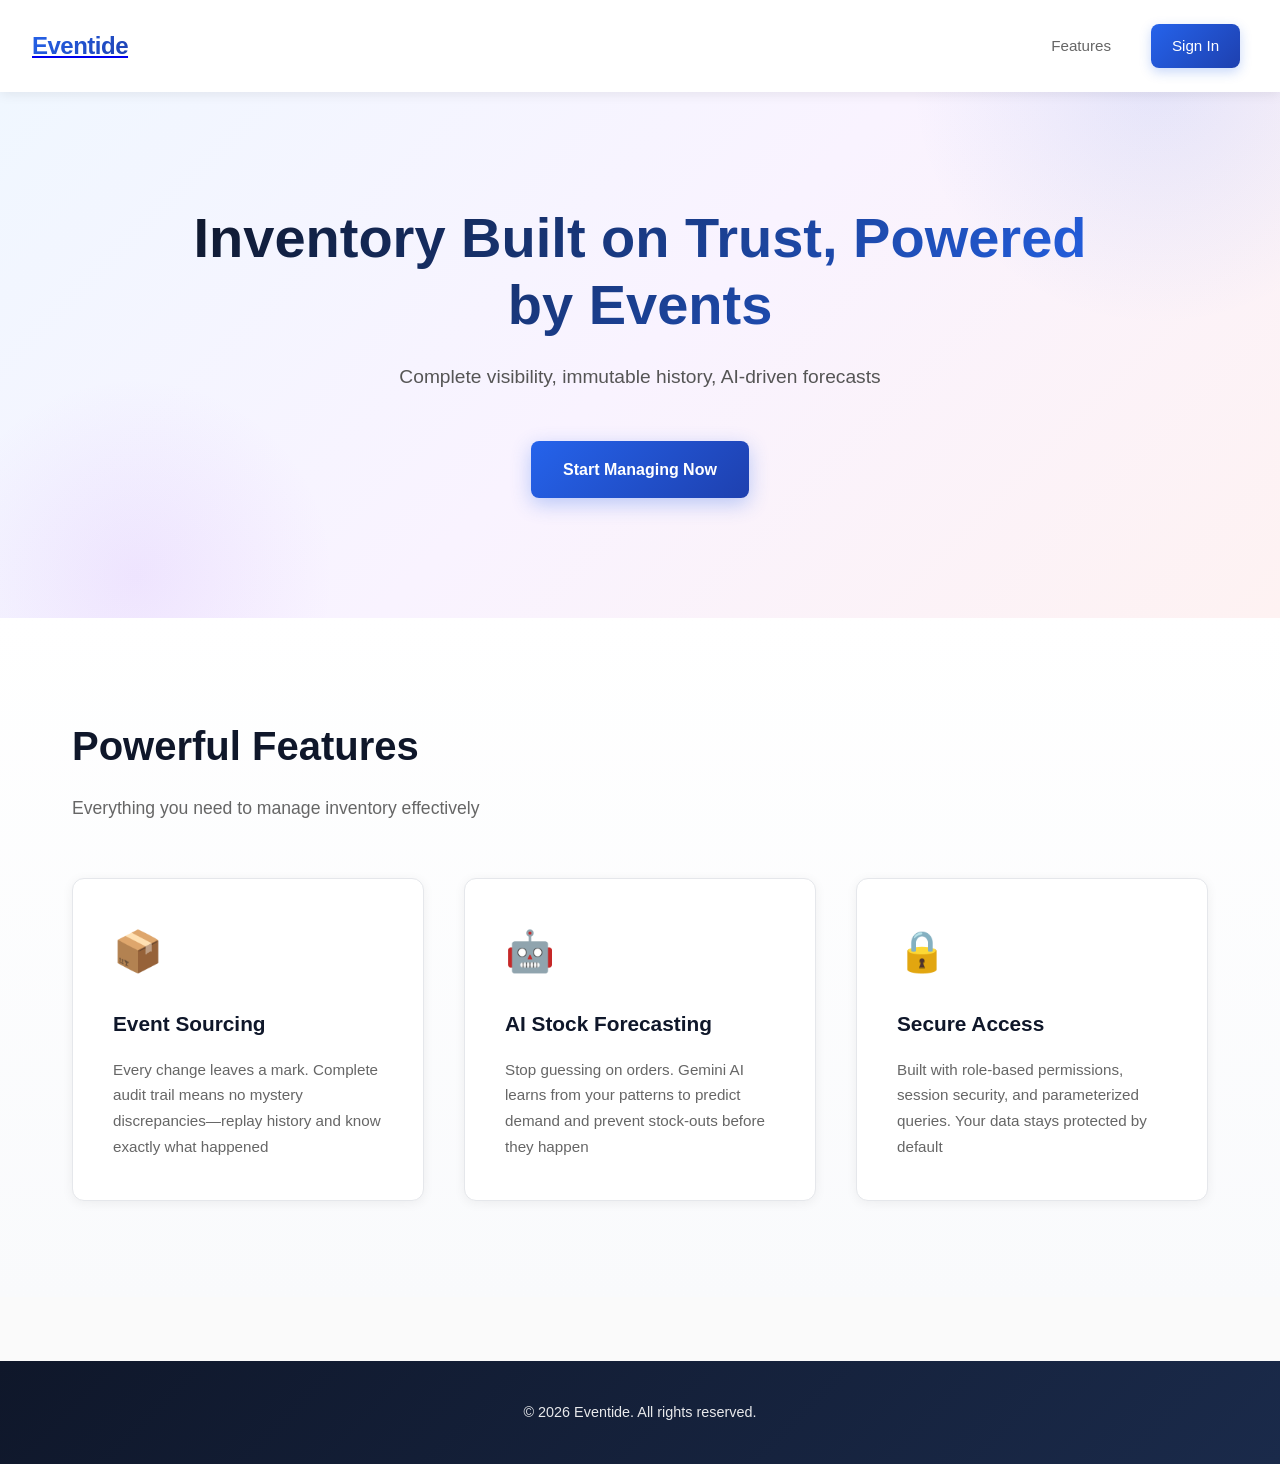
==== commit 0dccd56d: "feat: changed landing page content" ====
--- a/static/index.html
+++ b/static/index.html
@@ -421,17 +421,17 @@
                     <div class="feature-card">
                         <div class="feature-icon">📦</div>
                         <h3>Event Sourcing</h3>
-                        <p>Track all inventory changes in real-time with complete event history</p>
+                        <p>Every change leaves a mark. Complete audit trail means no mystery discrepancies—replay history and know exactly what happened</p>
                     </div>
                     <div class="feature-card">
                         <div class="feature-icon">🤖</div>
                         <h3>AI Stock Forecasting</h3>
-                        <p>Predict incoming and outgoing stock for the next day with AI precision</p>
+                        <p>Stop guessing on orders. Gemini AI learns from your patterns to predict demand and prevent stock-outs before they happen</p>
                     </div>
                     <div class="feature-card">
                         <div class="feature-icon">🔒</div>
                         <h3>Secure Access</h3>
-                        <p>Role-ready foundation with authenticated access to operations</p>
+                        <p>Built with role-based permissions, session security, and parameterized queries. Your data stays protected by default</p>
                     </div>
                 </div>
             </div>
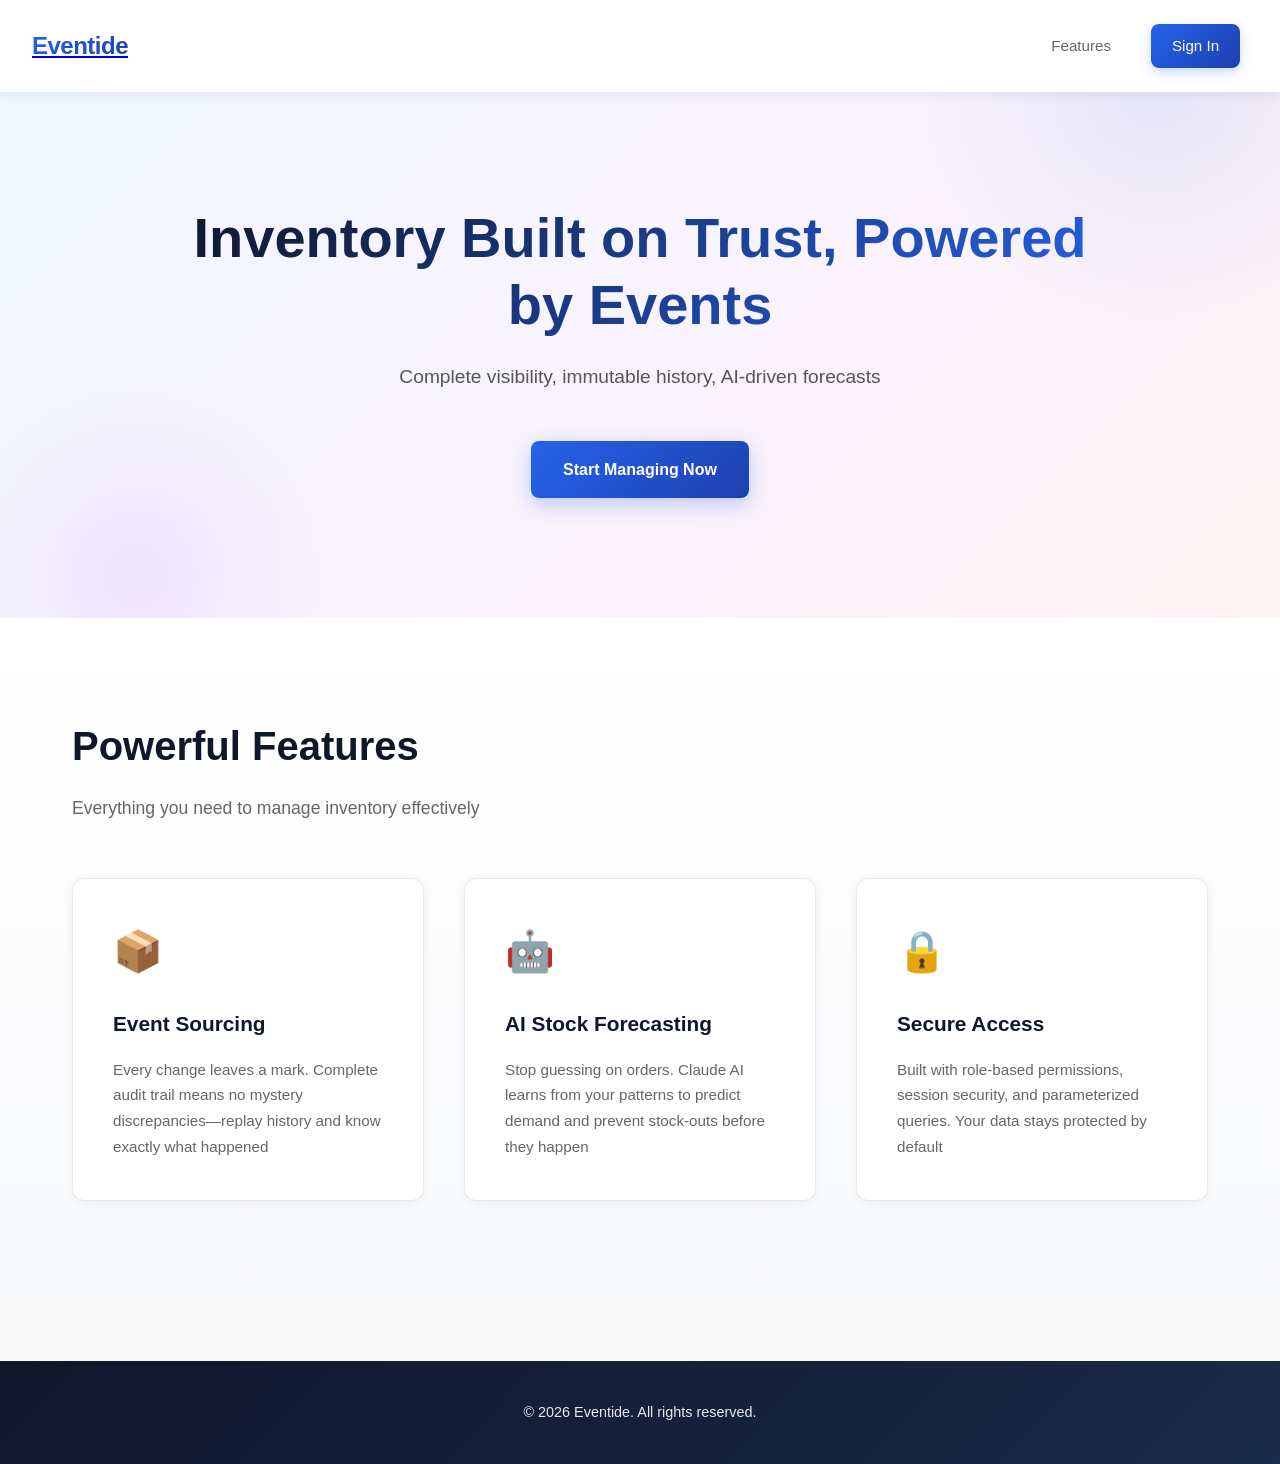
==== commit b86a0a37: "refactor: changed every instance of gemini to claude" ====
--- a/static/index.html
+++ b/static/index.html
@@ -426,7 +426,7 @@
                     <div class="feature-card">
                         <div class="feature-icon">🤖</div>
                         <h3>AI Stock Forecasting</h3>
-                        <p>Stop guessing on orders. Gemini AI learns from your patterns to predict demand and prevent stock-outs before they happen</p>
+                        <p>Stop guessing on orders. Claude AI learns from your patterns to predict demand and prevent stock-outs before they happen</p>
                     </div>
                     <div class="feature-card">
                         <div class="feature-icon">🔒</div>
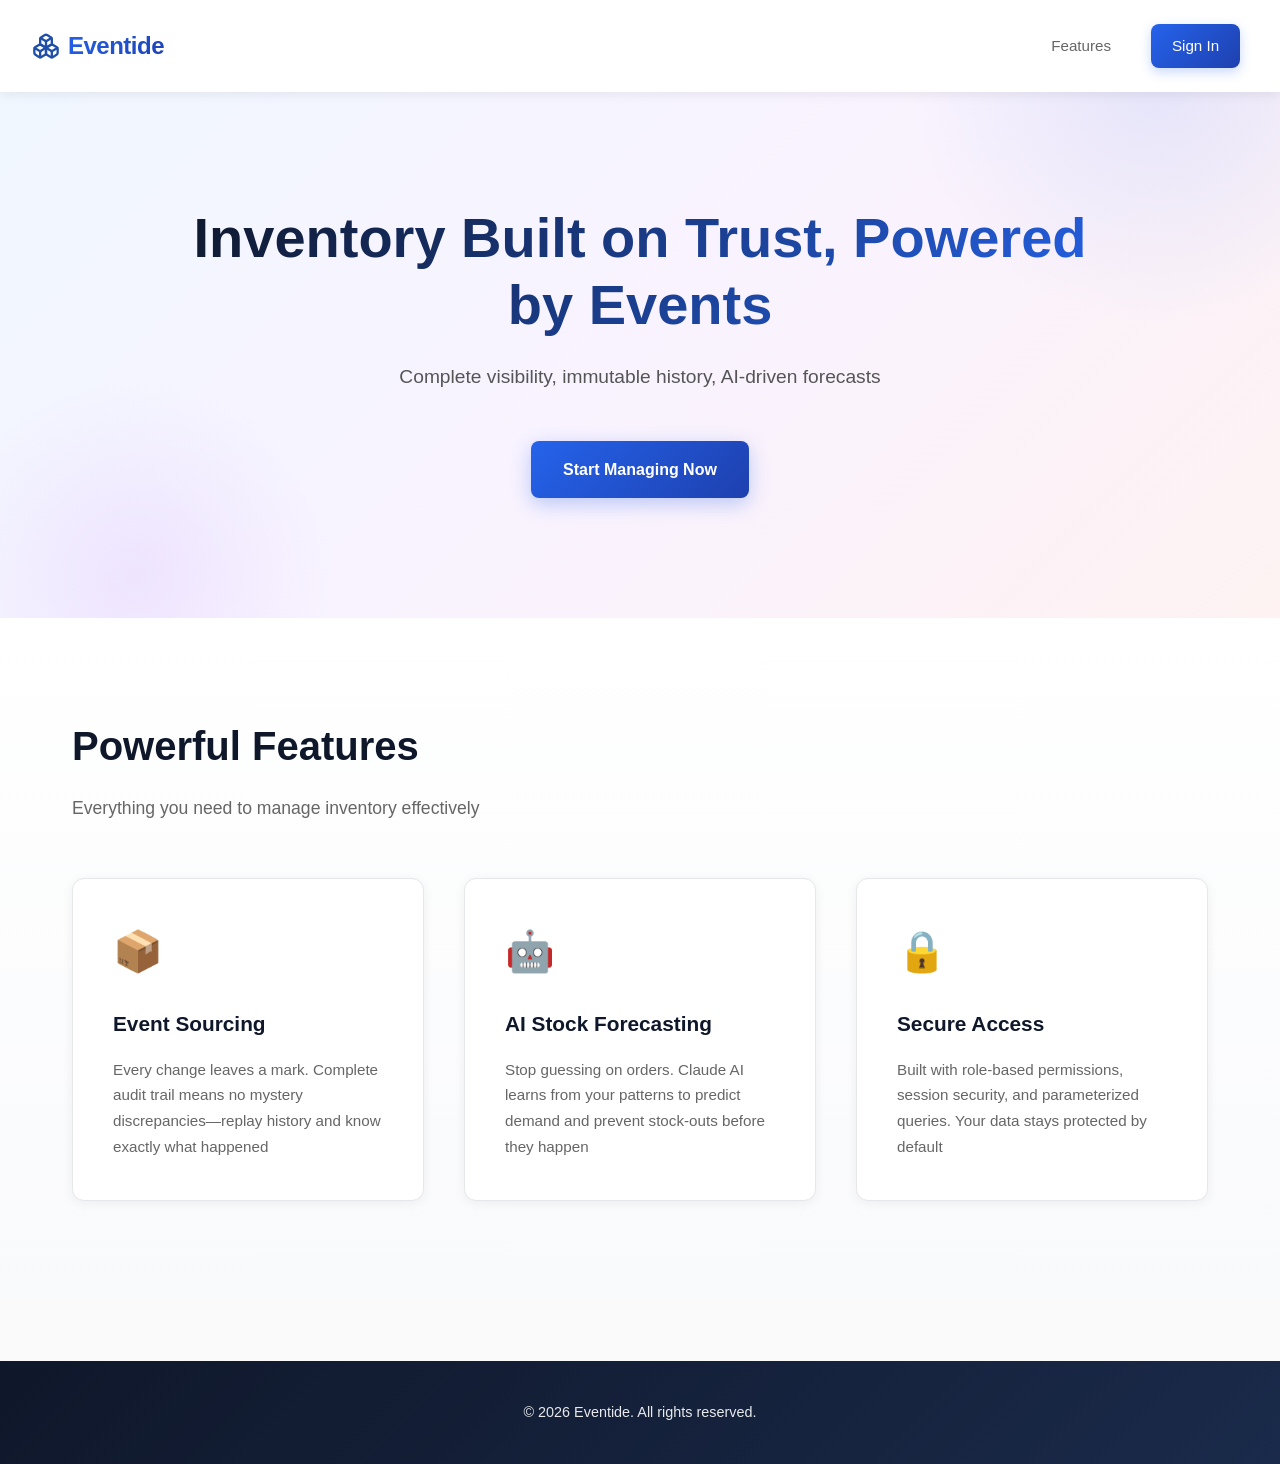
==== commit b6dc6b5e: "feat: added logo" ====
--- a/static/index.html
+++ b/static/index.html
@@ -51,6 +51,30 @@
             margin: 0 auto;
         }
 
+.navbar-brand {
+            display: flex;
+            align-items: center;
+            gap: 0.5rem;
+            text-decoration: none;
+            color: inherit;
+        }
+
+        .navbar-logo {
+            height: 28px;
+            width: 28px;
+            filter: brightness(0) saturate(100%) invert(22%) sepia(71%) saturate(1550%) hue-rotate(201deg) brightness(102%) contrast(97%);
+        }
+
+        .navbar-text {
+            font-size: 1.5rem;
+            font-weight: 800;
+            background: linear-gradient(135deg, #2563eb 0%, #1e40af 100%);
+            -webkit-background-clip: text;
+            -webkit-text-fill-color: transparent;
+            background-clip: text;
+            letter-spacing: -0.5px;
+        }
+
         .logo {
             font-size: 1.5rem;
             font-weight: 800;
@@ -392,8 +416,9 @@
 <body>
     <nav class="navbar">
         <div class="container nav-container">
-            <a href="/">
-                <div class="logo">Eventide</div>
+            <a href="/" class="navbar-brand">
+                <img src="/public/boxes.svg" alt="Eventide" class="navbar-logo" />
+                <span class="navbar-text">Eventide</span>
             </a>
             <ul class="nav-links">
                 <li><a href="#features">Features</a></li>
